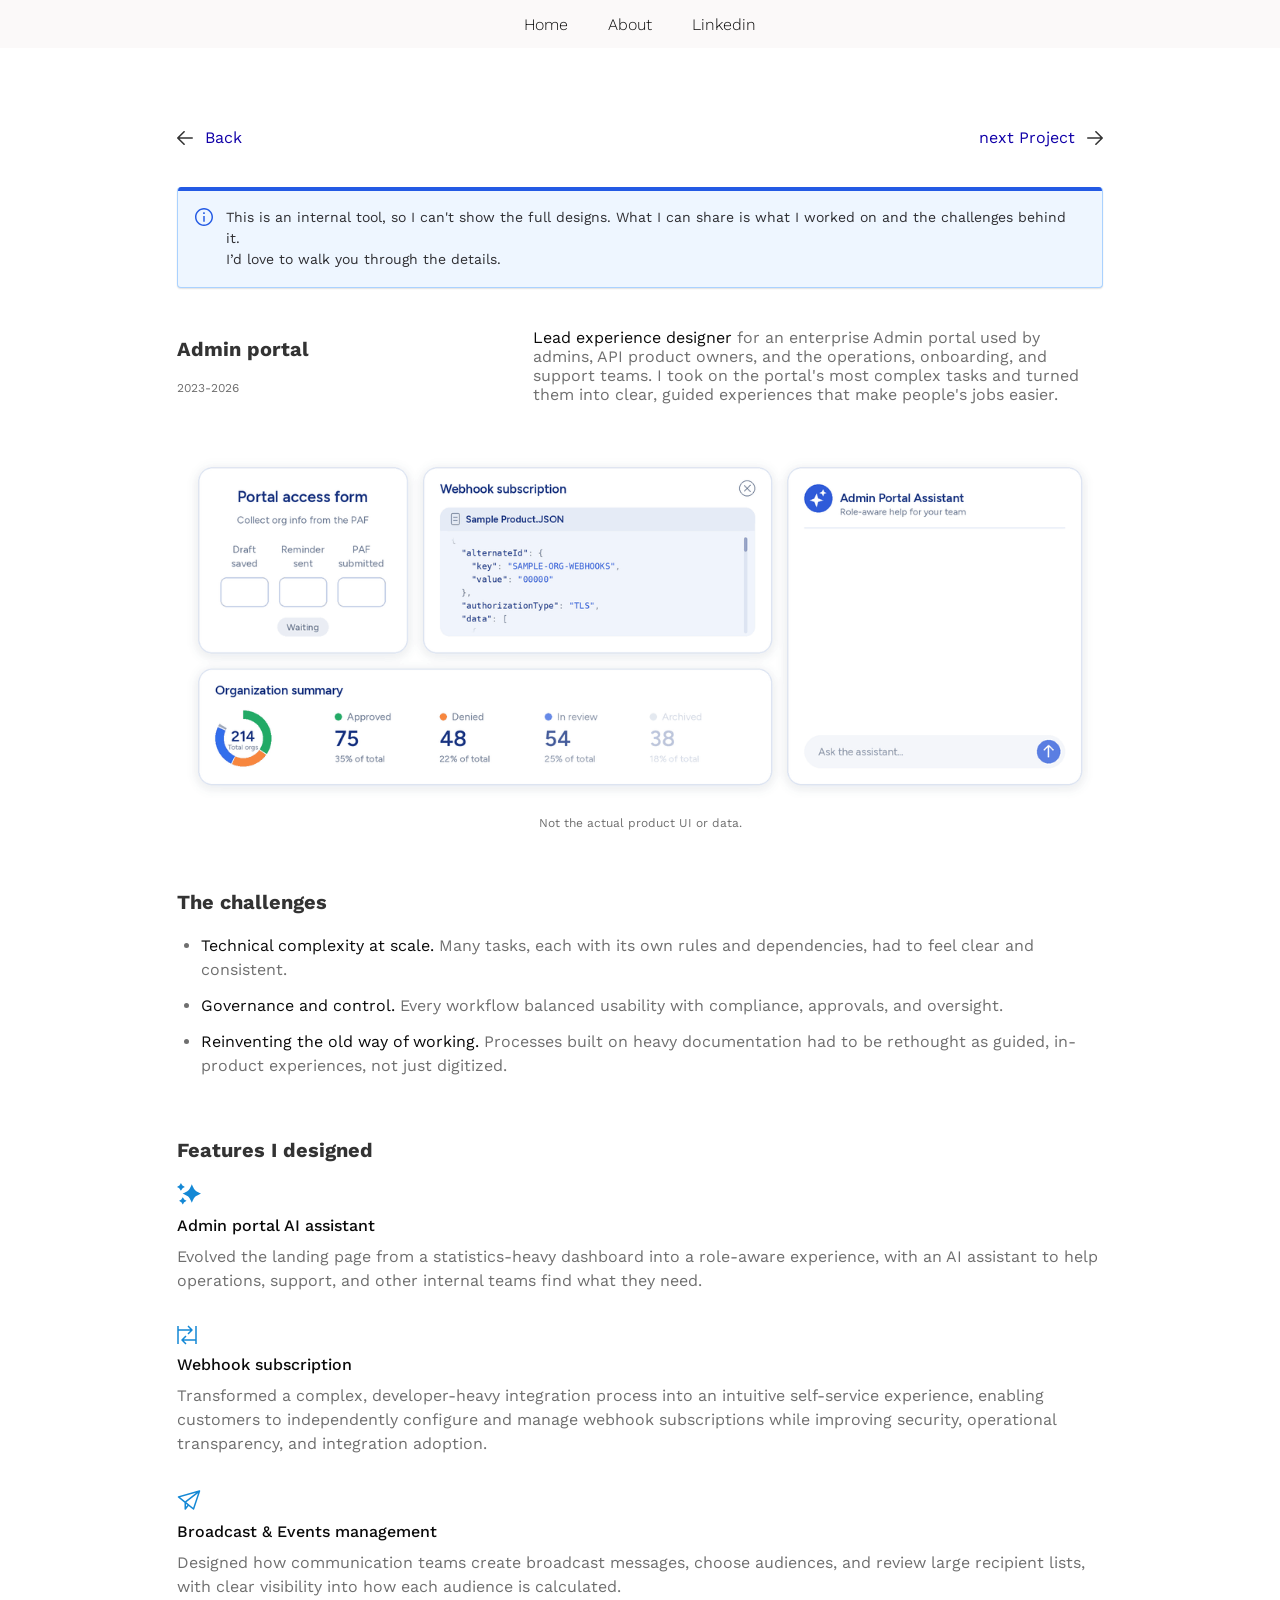
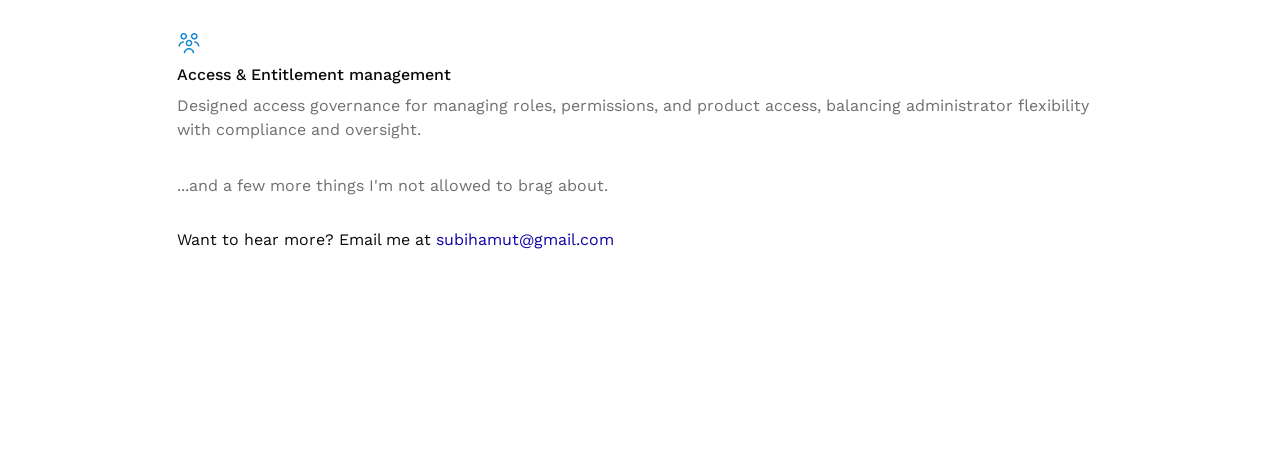
==== admin-portal.html @ 9f5ab717 "Add Admin portal case study page Co-Authored-By: Claude Opus 5.5 <noreply@anthropic.com>" ====
<!doctype html>
<html lang="en">
<head>
  <meta charset="utf-8">
  <meta name="viewport" content="width=device-width, initial-scale=1">
  <title>Admin portal — Subi Amuti</title>
  <meta name="description" content="Case study: leading UX for an enterprise Admin portal used by admins, API product owners, and operations teams.">
  <link rel="preconnect" href="https://fonts.googleapis.com">
  <link rel="preconnect" href="https://fonts.gstatic.com" crossorigin>
  <link href="https://fonts.googleapis.com/css2?family=Work+Sans:ital,wght@0,300;0,400;0,500;0,700;1,400&display=swap" rel="stylesheet">
  <link rel="stylesheet" href="css/styles.css">
</head>
<body>
  <nav class="site-nav">
    <a href="index.html">Home</a>
    <a href="#">About</a>
    <a href="#" target="_blank" rel="noopener">Linkedin</a>
  </nav>

  <main class="container case">
    <div class="case-nav">
      <a href="index.html"><img src="assets/icons/arrow-back.svg" alt="" width="16" height="14">Back</a>
      <a href="api-sandbox.html">next Project<img class="flip" src="assets/icons/arrow-next.svg" alt="" width="16" height="14"></a>
    </div>

    <aside class="notice">
      <img src="assets/icons/info.svg" alt="" width="20" height="20">
      <p>
        This is an internal tool, so I can't show the full designs. What I can share is what I worked
        on and the challenges behind it.<br>
        I’d love to walk you through the details.
      </p>
    </aside>

    <header class="project-head case-head">
      <div>
        <h1 class="project-title">Admin portal</h1>
        <p class="project-years">2023-2026</p>
      </div>
      <p class="project-desc">
        <strong>Lead experience designer</strong> for an enterprise Admin portal used by admins, API
        product owners, and the operations, onboarding, and support teams. I took on the portal's
        most complex tasks and turned them into clear, guided experiences that make people's jobs easier.
      </p>
    </header>

    <figure class="case-hero">
      <img src="assets/admin/hero.gif" alt="Animated walkthrough of an admin portal concept">
      <figcaption>Not the actual product UI or data.</figcaption>
    </figure>

    <section class="case-section">
      <h2>The challenges</h2>
      <ul class="challenges">
        <li><strong>Technical complexity at scale.</strong> Many tasks, each with its own rules and dependencies, had to feel clear and consistent.</li>
        <li><strong>Governance and control.</strong> Every workflow balanced usability with compliance, approvals, and oversight.</li>
        <li><strong>Reinventing the old way of working.</strong> Processes built on heavy documentation had to be rethought as guided, in-product experiences, not just digitized.</li>
      </ul>
    </section>

    <section class="case-section">
      <h2>Features I designed</h2>
      <div class="features">
        <div class="feature">
          <img src="assets/icons/ai.svg" alt="" width="24" height="24">
          <h3>Admin portal AI assistant</h3>
          <p>Evolved the landing page from a statistics-heavy dashboard into a role-aware experience, with an AI assistant to help operations, support, and other internal teams find what they need.</p>
        </div>
        <div class="feature">
          <img src="assets/icons/transfer.svg" alt="" width="20" height="20">
          <h3>Webhook subscription</h3>
          <p>Transformed a complex, developer-heavy integration process into an intuitive self-service experience, enabling customers to independently configure and manage webhook subscriptions while improving security, operational transparency, and integration adoption.</p>
        </div>
        <div class="feature">
          <img src="assets/icons/paper-airplane.svg" alt="" width="24" height="24">
          <h3>Broadcast &amp; Events management</h3>
          <p>Designed how communication teams create broadcast messages, choose audiences, and review large recipient lists, with clear visibility into how each audience is calculated.</p>
        </div>
        <div class="feature">
          <img src="assets/icons/group.svg" alt="" width="24" height="24">
          <h3>Access &amp; Entitlement management</h3>
          <p>Designed access governance for managing roles, permissions, and product access, balancing administrator flexibility with compliance and oversight.</p>
        </div>
        <p class="case-muted">...and a few more things I'm not allowed to brag about.</p>
        <p class="case-contact">Want to hear more? Email me at <a href="mailto:subihamut@gmail.com">subihamut@gmail.com</a></p>
      </div>
    </section>
  </main>
</body>
</html>
---- css/styles.css ----
/* Design tokens from Figma */
:root {
  --text-strong: #333333;
  --text: #0a0a0a;
  --text-muted: #6f6f6f;
  --accent: #1100a8;
  --divider: #d3d3d3;
  --nav-bg: #fbf9f9;
  --imessage-blue: #0b84fe;
  --bg: #ffffff;
  --content-width: 926px;
  --font: "Work Sans", system-ui, sans-serif;
}

*,
*::before,
*::after { box-sizing: border-box; }

body {
  margin: 0;
  background: var(--bg);
  color: var(--text);
  font-family: var(--font);
  -webkit-font-smoothing: antialiased;
}

h1, h2, p { margin: 0; }
img { display: block; }

/* Navigation */
.site-nav {
  display: flex;
  justify-content: center;
  align-items: center;
  gap: 40px;
  height: 48px;
  background: var(--nav-bg);
}

.site-nav a {
  color: var(--text);
  font-weight: 300;
  font-size: 16px;
  text-decoration: none;
}

.site-nav a:hover { text-decoration: underline; }

/* Layout */
.container {
  max-width: calc(var(--content-width) + 48px);
  margin: 0 auto;
  padding: 80px 24px 48px;
}

/* Intro */
.intro {
  padding-bottom: 48px;
  border-bottom: 1px solid var(--divider);
}

.avatar {
  width: 64px;
  height: 64px;
  border-radius: 50%;
  overflow: hidden;
  margin-bottom: 32px;
}

.avatar img {
  width: 75.97px;
  height: 75.97px;
  margin: -5.84px;
  object-fit: cover;
}

.intro-text {
  max-width: 878px;
  color: var(--text-strong);
  font-size: 24px;
  font-weight: 500;
  line-height: normal;
}

.intro-text em {
  font-weight: 400;
  font-style: italic;
}

/* Rotating job title in the headline */
.role-rotator {
  display: inline-block;
  white-space: nowrap;
  vertical-align: bottom;
  transition: width 0.4s ease;
}

.role-text {
  display: inline-block;
  transition: transform 0.3s ease, opacity 0.3s ease;
}

.role-text em { color: var(--accent); }

.role-text.is-leaving {
  opacity: 0;
  transform: translateY(-0.5em);
}

.role-text.is-entering {
  opacity: 0;
  transform: translateY(0.5em);
  transition: none;
}

.location {
  margin-top: 20px;
  font-size: 16px;
  font-weight: 300;
}

/* Projects */
.projects {
  display: flex;
  flex-direction: column;
  gap: 80px;
  margin-top: 80px;
}

.project {
  display: flex;
  flex-direction: column;
  gap: 32px;
  color: inherit;
  text-decoration: none;
}

.project-head {
  display: grid;
  grid-template-columns: 1fr minmax(0, 570px);
  align-items: center;
  gap: 24px;
}

.project-title {
  color: var(--text-strong);
  font-size: 20px;
  font-weight: 400;
}

.project-years {
  margin-top: 20px;
  color: var(--accent);
  font-size: 12px;
}

.project-desc {
  color: var(--text-muted);
  font-size: 16px;
}

/* Project cards: children are placed in Figma's 926×364 coordinates
   and scaled as percentages, so the collage keeps its shape at any width. */
.card {
  position: relative;
  aspect-ratio: 926 / 364;
  border-radius: 20px;
  overflow: hidden;
}

.card--blue { background: #c3e7ff; }
.card--pink { background: #ffecec; }
.card--mint { background: #f8fbf9; }

.shot {
  position: absolute;
  left: calc(var(--x) / 926 * 100%);
  top: calc(var(--y) / 364 * 100%);
  width: calc(var(--w) / 926 * 100%);
  height: calc(var(--h) / 364 * 100%);
  overflow: hidden;
}

.shot img {
  position: absolute;
  max-width: none;
}

.shot--glow { box-shadow: 0 0 7.8px 3px rgba(107, 151, 254, 0.25); }
.shot--soft { box-shadow: 0 0 6.5px rgba(0, 0, 0, 0.11); }

.card-tint {
  position: absolute;
  inset: 0;
  background: rgba(221, 221, 221, 0.2);
}

/* The logo SVG includes its drop-shadow padding (157.4×57.4 around a 138×38 mark) */
.card-logo {
  position: absolute;
  right: calc(10.3 / 926 * 100%);
  bottom: calc(10.3 / 364 * 100%);
  width: calc(157.4 / 926 * 100%);
  height: auto;
}

.card-media {
  position: absolute;
  inset: 0;
}

/* Hover: zoom the thumbnail slightly inside the card */
a.project .card-media { transition: transform 0.4s ease; }
a.project:hover .card-media,
a.project:focus-visible .card-media { transform: scale(1.04); }
a.project:hover .project-title { text-decoration: underline; }

/* Work-in-progress card: iOS-style message bubble with a typewriter effect */
.project--wip { cursor: pointer; }
.project--wip:focus-visible { outline: none; }
.project--wip:focus-visible .card { outline: 2px solid var(--imessage-blue); outline-offset: 4px; }

.project-meta { position: relative; }

/* Floats just below the year, so it doesn't push the layout around */
.wip-bubble {
  position: absolute;
  z-index: 2;
  left: 0;
  top: calc(100% + 12px);
  display: grid;
  width: max-content;
  max-width: 260px;
  padding: 10px 16px;
  border-radius: 20px;
  background: var(--imessage-blue);
  color: #fff;
  font-size: 16px;
  line-height: 1.35;
  opacity: 0;
  transform: scale(0.6);
  transform-origin: 0 0;
  transition: opacity 0.2s ease, transform 0.35s cubic-bezier(0.34, 1.56, 0.64, 1);
  pointer-events: none;
}

.project--wip.is-open .wip-bubble {
  opacity: 1;
  transform: scale(1);
}

/* iMessage tail: a blue curve, then a card-colored curve that carves it */
.wip-bubble::before,
.wip-bubble::after {
  content: "";
  position: absolute;
  bottom: 0;
  height: 20px;
}

.wip-bubble::before {
  left: -7px;
  width: 20px;
  background: var(--imessage-blue);
  border-bottom-right-radius: 16px 14px;
}

.wip-bubble::after {
  left: -26px;
  width: 26px;
  background: var(--bg);
  border-bottom-right-radius: 10px;
}

/* Ghost text reserves the final size so the bubble doesn't grow while typing */
.wip-bubble-ghost,
.wip-bubble-text { grid-area: 1 / 1; }
.wip-bubble-ghost { visibility: hidden; }

.wip-bubble-text.is-typing::after {
  content: "";
  display: inline-block;
  width: 2px;
  height: 1.1em;
  margin-left: 2px;
  vertical-align: text-bottom;
  background: currentColor;
  animation: caret-blink 0.8s steps(1) infinite;
}

@keyframes caret-blink {
  50% { opacity: 0; }
}

@media (prefers-reduced-motion: reduce) {
  .wip-bubble { transition: opacity 0.2s ease; }
}

/* ---------- Case study pages ---------- */
.case { padding-bottom: 216px; }

.case-nav {
  display: flex;
  justify-content: space-between;
  margin-bottom: 40px;
}

.case-nav a {
  display: inline-flex;
  align-items: center;
  gap: 12px;
  color: var(--accent);
  font-size: 16px;
  text-decoration: none;
}

.case-nav a:hover { text-decoration: underline; }
.case-nav img.flip { transform: scaleX(-1); }

/* Info notice (blue bar on top) */
.notice {
  display: flex;
  gap: 12px;
  align-items: flex-start;
  padding: 20px 20px 17px 16px;
  border: 1px solid #aad2ff;
  border-top: 0;
  border-radius: 4px;
  background: #eef6ff;
  box-shadow: 0 1px 1.5px rgba(0, 0, 0, 0.12);
  position: relative;
  overflow: hidden;
  margin-bottom: 40px;
}

.notice::before {
  content: "";
  position: absolute;
  top: 0;
  left: 0;
  right: 0;
  height: 4px;
  background: #235ae4;
}

.notice img { flex: none; }

.notice p {
  color: #2e2e32;
  font-size: 14px;
  line-height: 21px;
}

.case-head .project-title {
  font-size: 20px;
  font-weight: 700;
}

.case-head .project-years { color: var(--text-muted); }
.case-head strong { color: var(--text); font-weight: 400; }

.case-hero {
  margin: 40px 0 0;
}

.case-hero img {
  width: 100%;
  aspect-ratio: 926 / 364;
  object-fit: cover;
  border-radius: 20px;
}

.case-hero figcaption {
  margin-top: 8px;
  color: var(--text-muted);
  font-size: 12px;
  text-align: center;
}

.case-section { margin-top: 60px; }

.case-section h2 {
  margin-bottom: 20px;
  color: var(--text-strong);
  font-size: 20px;
  font-weight: 700;
}

.challenges {
  margin: 0;
  padding-left: 24px;
  color: var(--text-muted);
  font-size: 16px;
  line-height: 1.5;
}

.challenges li + li { margin-top: 12px; }

.challenges strong { color: var(--text); font-weight: 400; }

.features {
  display: flex;
  flex-direction: column;
  gap: 32px;
}

.feature {
  display: flex;
  flex-direction: column;
  gap: 10px;
}

.feature h3 {
  margin: 0;
  color: var(--text);
  font-size: 16px;
  font-weight: 500;
}

.feature p,
.case-muted {
  color: var(--text-muted);
  font-size: 16px;
  line-height: 1.5;
}

.case-contact { font-size: 16px; }
.case-contact a { color: var(--accent); text-decoration: none; }
.case-contact a:hover { text-decoration: underline; }

/* Phones and small tablets */
@media (max-width: 760px) {
  .container { padding: 48px 16px 40px; }
  .case { padding-bottom: 96px; }
  .case-section { margin-top: 48px; }
  .case-hero img { border-radius: 12px; }
  .intro-text { font-size: 20px; }
  .projects { gap: 56px; margin-top: 48px; }
  .project { gap: 20px; }
  .project-head { grid-template-columns: 1fr; gap: 12px; }
  .project-years { margin-top: 8px; }
  .card { border-radius: 12px; }
  /* Single-column layout: open the bubble in place instead of covering the description */
  .wip-bubble {
    position: relative;
    top: auto;
    max-height: 0;
    padding: 0 14px;
    font-size: 14px;
    transition: opacity 0.2s ease, transform 0.35s cubic-bezier(0.34, 1.56, 0.64, 1),
      max-height 0.3s ease, margin 0.3s ease, padding 0.3s ease;
  }
  .project--wip.is-open .wip-bubble {
    max-height: 160px;
    margin-top: 12px;
    padding: 8px 14px;
  }
}
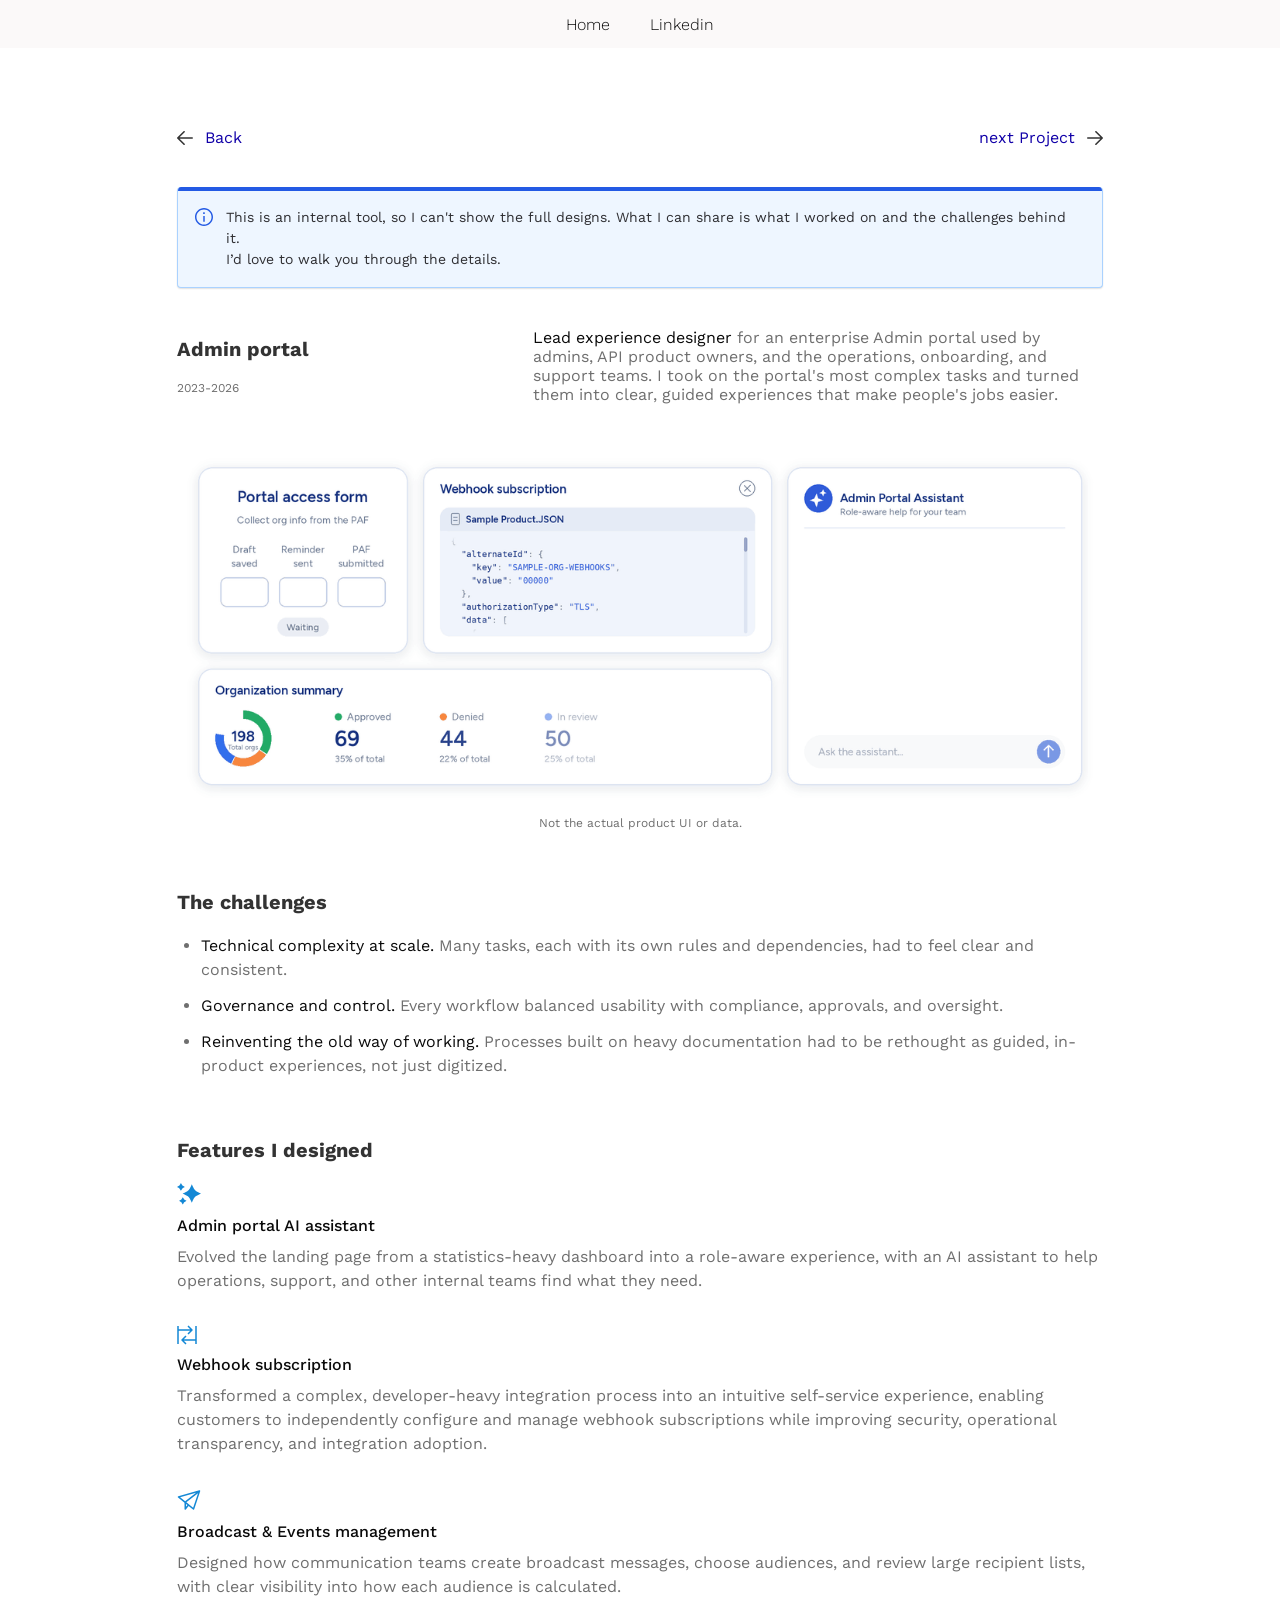
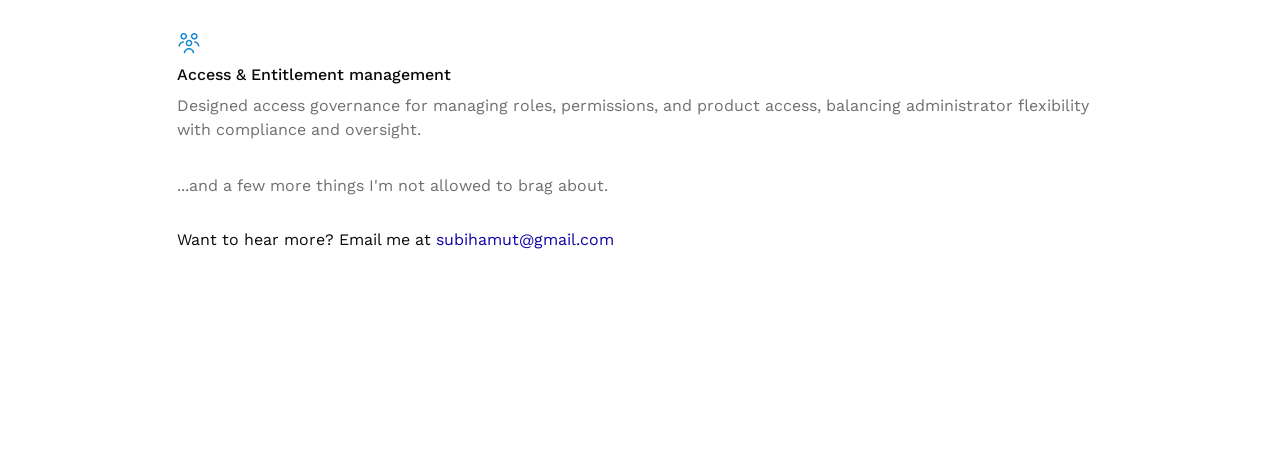
==== commit 4560d8e7: "Add API Sandbox case study, LinkedIn link; remove About link for now Co-Authored-By: Claude Opus 5.5" ====
--- a/admin-portal.html
+++ b/admin-portal.html
@@ -13,8 +13,7 @@
 <body>
   <nav class="site-nav">
     <a href="index.html">Home</a>
-    <a href="#">About</a>
-    <a href="#" target="_blank" rel="noopener">Linkedin</a>
+    <a href="https://www.linkedin.com/in/amuti-subi-407277165" target="_blank" rel="noopener">Linkedin</a>
   </nav>
 
   <main class="container case">
--- a/css/styles.css
+++ b/css/styles.css
@@ -428,12 +428,171 @@
 .case-contact a { color: var(--accent); text-decoration: none; }
 .case-contact a:hover { text-decoration: underline; }
 
+/* Body copy on case study pages */
+.case-text {
+  color: var(--text-muted);
+  font-size: 16px;
+  line-height: 1.5;
+}
+
+.case-text + .case-text { margin-top: 24px; }
+
+.research-steps { margin-top: 40px; gap: 40px; }
+
+/* Browser mockup around a product screenshot */
+.browser-frame {
+  max-width: 850px;
+  margin: 58px auto 0;
+  border-radius: 8px;
+  overflow: hidden;
+  background: #fff;
+  box-shadow: 0 8px 20px rgba(31, 46, 77, 0.18);
+}
+
+.browser-toolbar {
+  position: relative;
+  display: flex;
+  align-items: center;
+  justify-content: center;
+  height: 34px;
+  background: #f2f5fa;
+}
+
+.browser-dots {
+  position: absolute;
+  left: 13px;
+  display: flex;
+  gap: 5px;
+}
+
+.browser-dots i {
+  width: 7.3px;
+  height: 7.3px;
+  border-radius: 50%;
+  background: #ff5e57;
+}
+
+.browser-dots i:nth-child(2) { background: #ffbd2e; }
+.browser-dots i:nth-child(3) { background: #33c75c; }
+
+.browser-address {
+  width: 60%;
+  height: 20.4px;
+  padding-left: 12px;
+  border-radius: 4.86px;
+  background: #fff;
+  color: #596375;
+  font: 7.9px/20.4px Inter, system-ui, sans-serif;
+}
+
+.browser-shot {
+  width: 100%;
+  aspect-ratio: 851 / 462;
+  object-fit: cover;
+  object-position: top;
+}
+
+/* Two-column grid of grey cards */
+.case-section .h2-loose { margin-bottom: 32px; }
+
+.card-grid {
+  display: grid;
+  grid-template-columns: 1fr 1fr;
+  gap: 32px 24px;
+}
+
+.info-card {
+  min-height: 162px;
+  padding: 32px 38px;
+  border-radius: 20px;
+  background: #f7f7f7;
+}
+
+.info-card h3,
+.solution-text h3 {
+  margin: 0 0 16px;
+  color: var(--text);
+  font-size: 16px;
+  font-weight: 500;
+}
+
+.info-card p,
+.solution-text p {
+  max-width: 375px;
+  color: var(--text-muted);
+  font-size: 16px;
+  line-height: 1.5;
+}
+
+/* Captioned images */
+.case-figure {
+  margin: 40px 0 0;
+  display: flex;
+  flex-direction: column;
+  align-items: center;
+  gap: 24px;
+}
+
+.case-figure figcaption {
+  color: var(--text-muted);
+  font-size: 12px;
+  text-align: center;
+}
+
+.case-figure img { width: 100%; height: auto; }
+
+/* Image cropped the same way as in Figma */
+.crop {
+  position: relative;
+  aspect-ratio: var(--ratio);
+  overflow: hidden;
+}
+
+.crop img {
+  position: absolute;
+  max-width: none;
+}
+
+.flow-diagram {
+  max-width: 850px;
+  margin: 32px auto 0;
+}
+
+/* Solution: text on the left, visual on the right */
+.solution-rows {
+  display: flex;
+  flex-direction: column;
+  gap: 48px;
+  margin-top: 60px;
+}
+
+.solution-row {
+  display: grid;
+  grid-template-columns: 1fr 1fr;
+  gap: 24px;
+  align-items: center;
+}
+
+.solution-row .solution-text p { max-width: none; }
+.solution-text p + p { margin-top: 24px; }
+
+.next-up { margin-top: 40px; }
+.next-up p { max-width: none; }
+
+.case-section > .case-contact { margin-top: 40px; }
+
 /* Phones and small tablets */
 @media (max-width: 760px) {
   .container { padding: 48px 16px 40px; }
   .case { padding-bottom: 96px; }
   .case-section { margin-top: 48px; }
   .case-hero img { border-radius: 12px; }
+  .card-grid,
+  .solution-row { grid-template-columns: 1fr; }
+  .card-grid { gap: 16px; }
+  .info-card { min-height: 0; padding: 24px; }
+  .solution-rows { gap: 40px; margin-top: 40px; }
+  .browser-frame { margin-top: 40px; }
   .intro-text { font-size: 20px; }
   .projects { gap: 56px; margin-top: 48px; }
   .project { gap: 20px; }
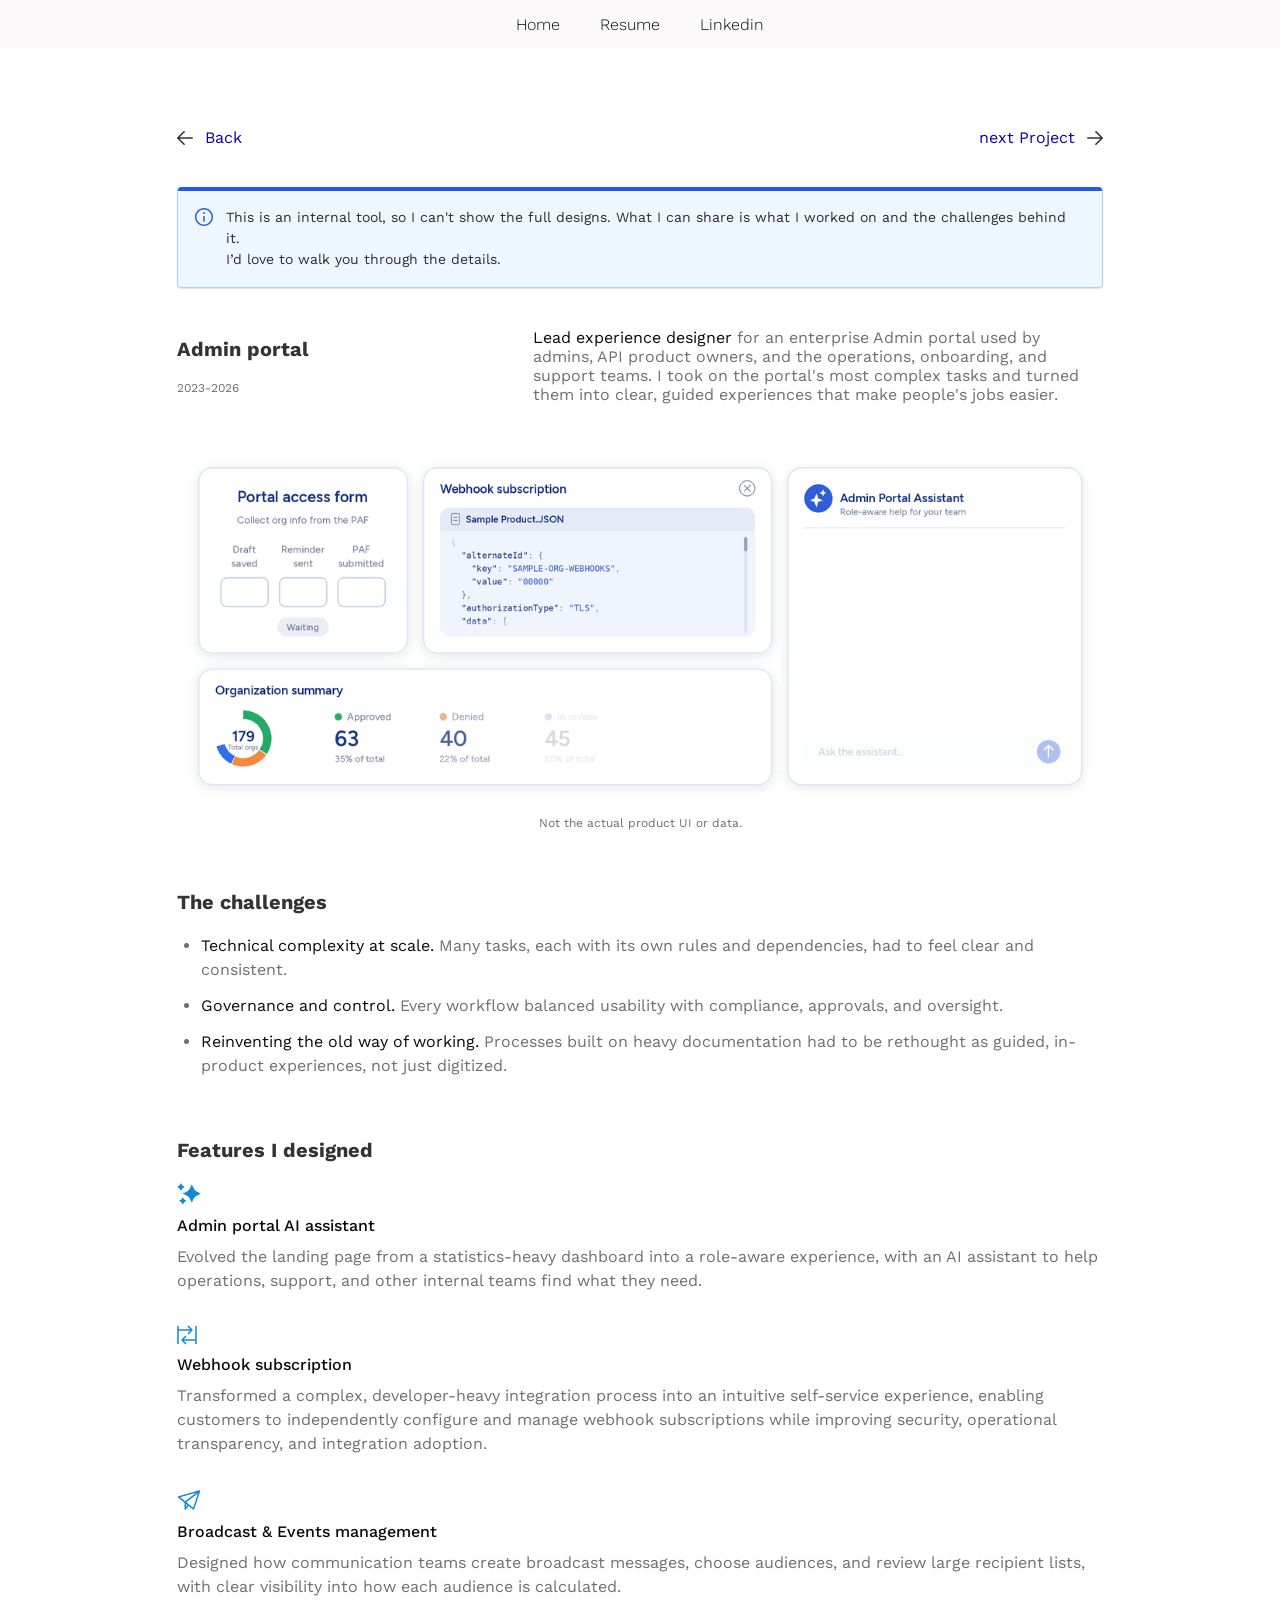
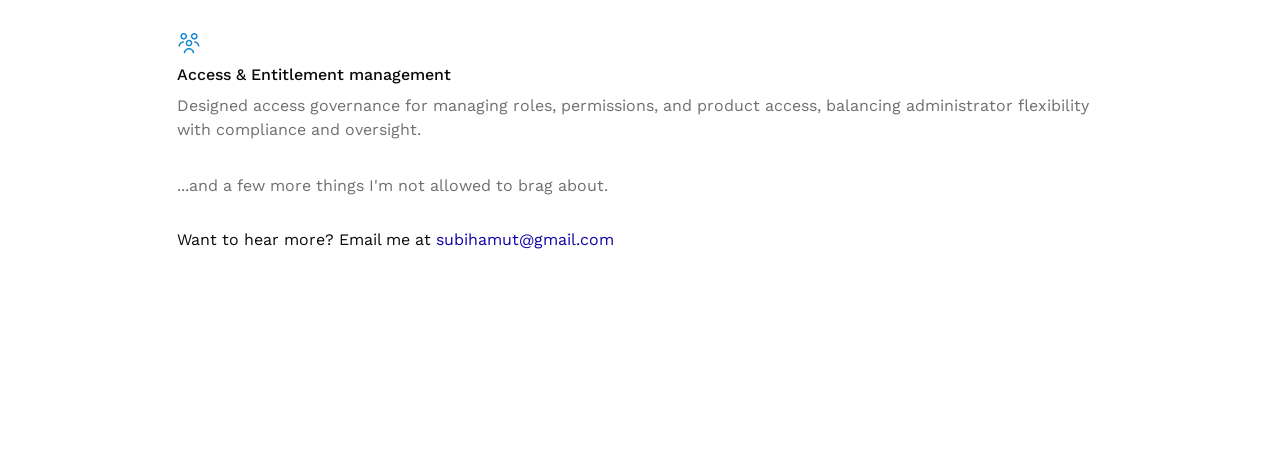
==== commit e55fcddb: "Add Resume link to the top navigation Co-Authored-By: Claude Opus 5.5 <noreply@anthropic.com>" ====
--- a/admin-portal.html
+++ b/admin-portal.html
@@ -13,6 +13,7 @@
 <body>
   <nav class="site-nav">
     <a href="index.html">Home</a>
+    <a href="Amuti-Subi-Resume.pdf" target="_blank" rel="noopener">Resume</a>
     <a href="https://www.linkedin.com/in/amuti-subi-407277165" target="_blank" rel="noopener">Linkedin</a>
   </nav>
 
--- a/css/styles.css
+++ b/css/styles.css
@@ -29,6 +29,9 @@
 
 /* Navigation */
 .site-nav {
+  position: sticky;
+  top: 0;
+  z-index: 10;
   display: flex;
   justify-content: center;
   align-items: center;
@@ -60,12 +63,20 @@
 }
 
 .avatar {
+  position: relative;
+  z-index: 3;
   width: 64px;
   height: 64px;
   border-radius: 50%;
   overflow: hidden;
   margin-bottom: 32px;
-}
+  transition: transform 0.35s cubic-bezier(0.34, 1.56, 0.64, 1);
+  touch-action: none;
+  user-select: none;
+  -webkit-user-select: none;
+}
+
+.avatar img { pointer-events: none; }
 
 .avatar img {
   width: 75.97px;
@@ -226,7 +237,7 @@
 .wip-bubble {
   position: absolute;
   z-index: 2;
-  left: 0;
+  left: 24px;
   top: calc(100% + 12px);
   display: grid;
   width: max-content;
@@ -603,6 +614,8 @@
   .wip-bubble {
     position: relative;
     top: auto;
+    left: 0;
+    margin-left: 12px;
     max-height: 0;
     padding: 0 14px;
     font-size: 14px;
